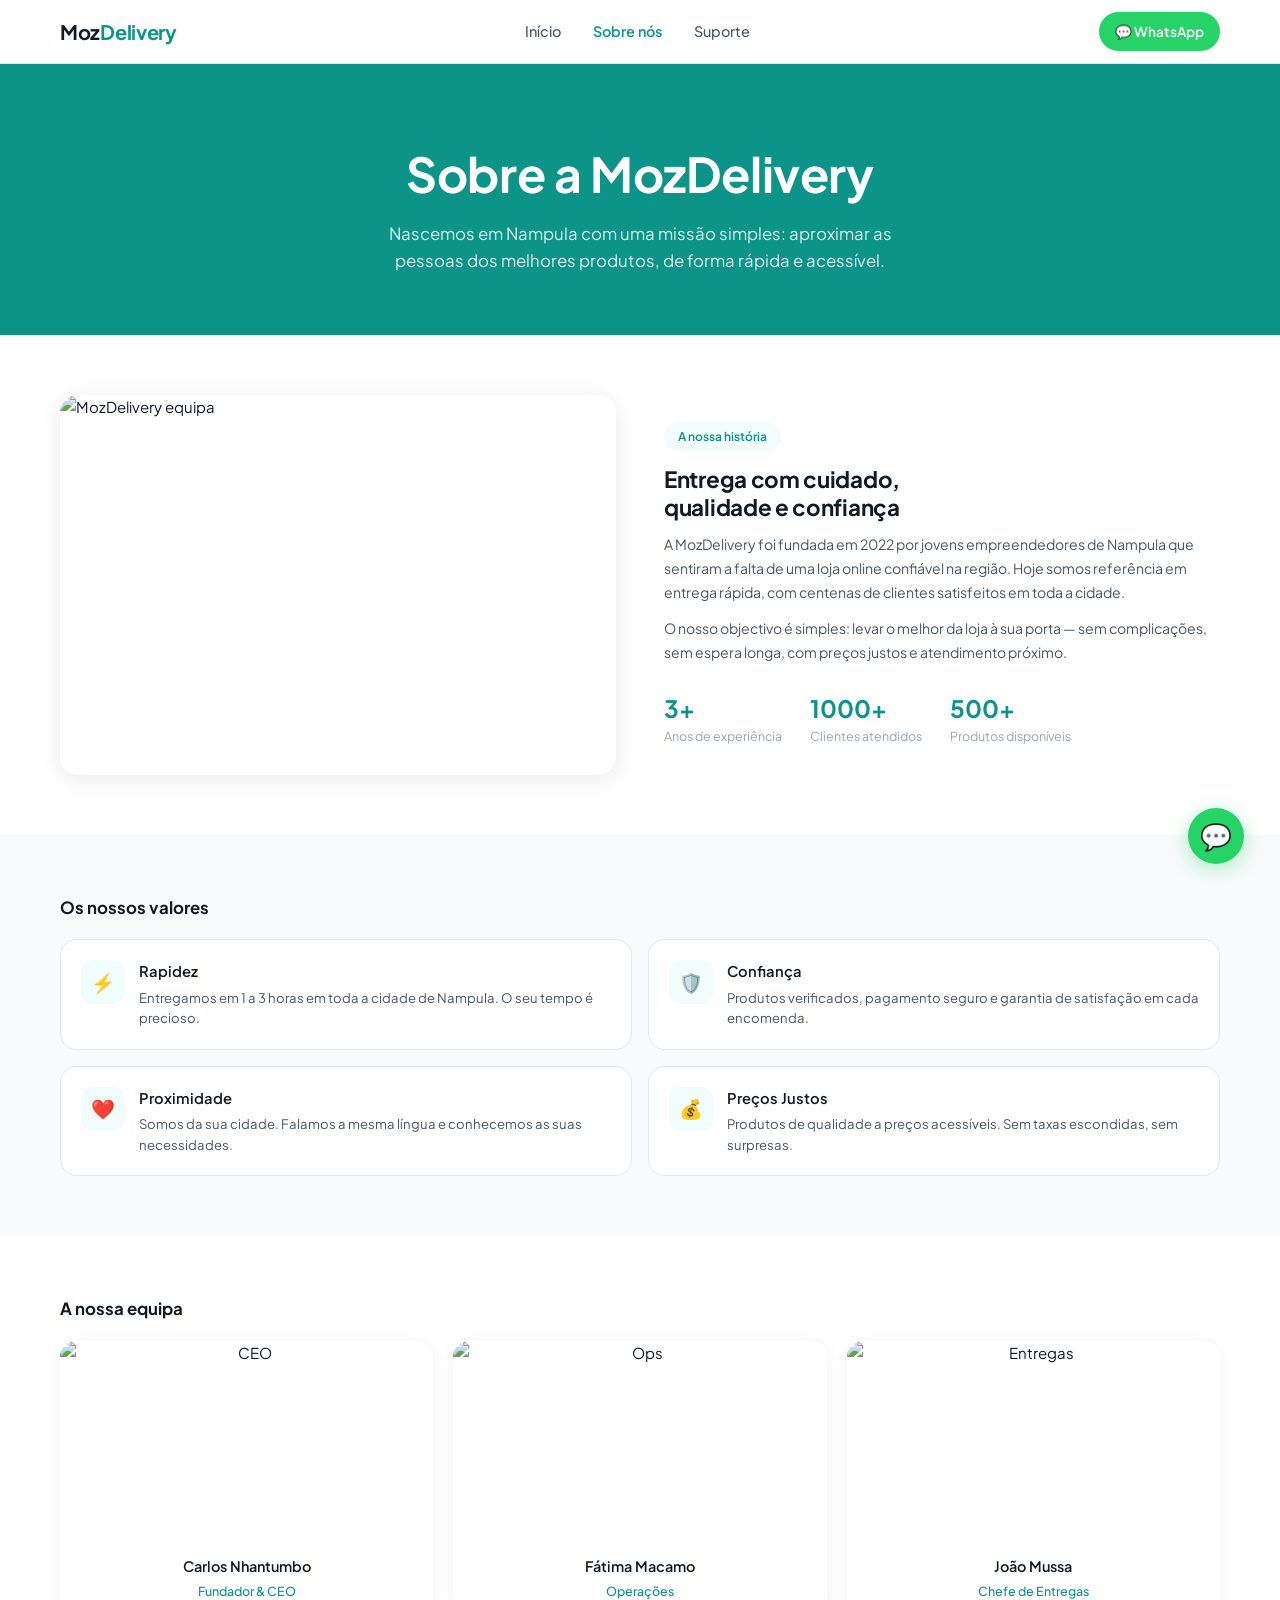
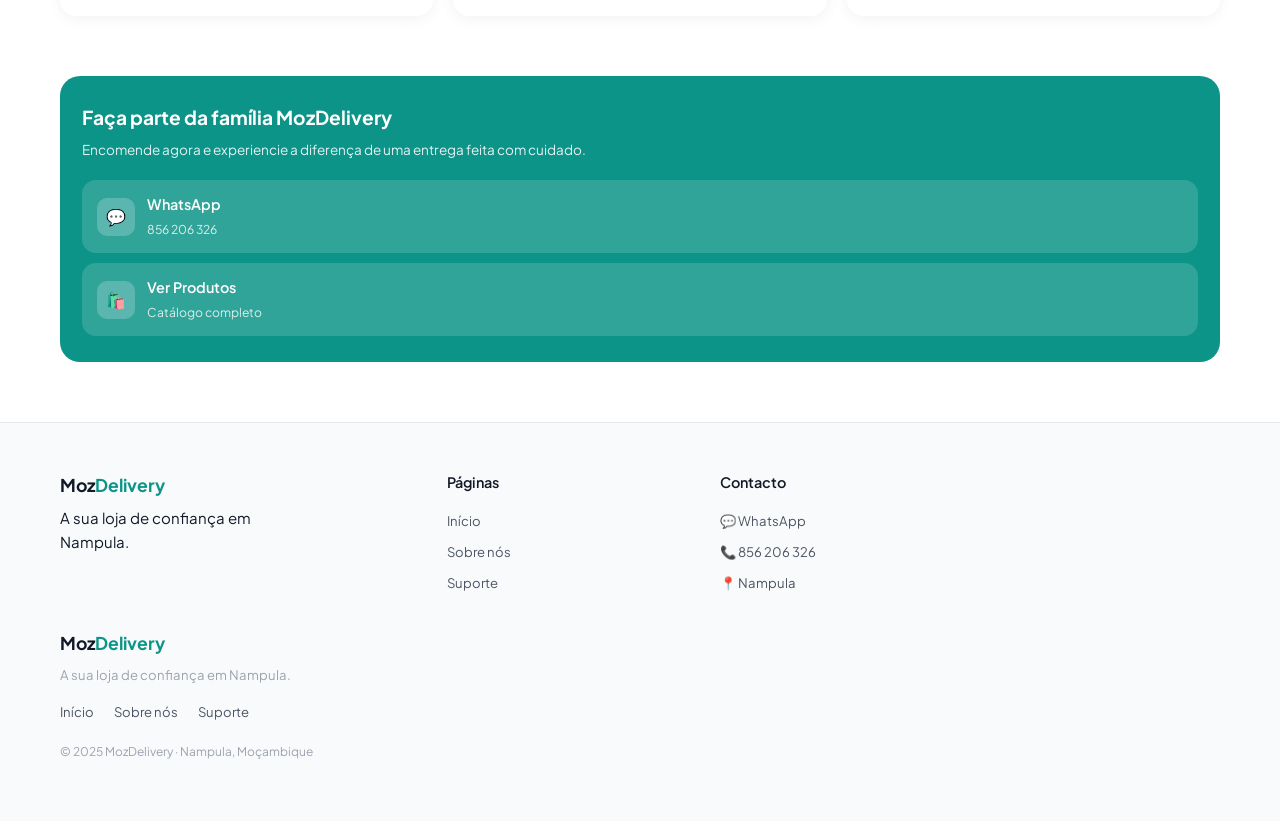
==== sobre.html @ d2de9acb "Add files via upload" ====
<!DOCTYPE html>
<html lang="pt">
<head>
<meta charset="UTF-8">
<meta name="viewport" content="width=device-width, initial-scale=1.0">
<title>MozDelivery — Sobre Nós</title>
<link rel="stylesheet" href="style.css">
<style>
/* ── PAGE SPECIFIC ── */
.page-hero {
  background: var(--teal);
  padding: 48px 20px 40px;
  color: #fff;
  text-align: center;
}
.page-hero h1 { font-size: 1.9rem; font-weight: 700; letter-spacing: -.4px; }
.page-hero p { font-size: .9rem; opacity: .88; margin-top: 8px; max-width: 420px; margin-left: auto; margin-right: auto; }

.about-img {
  width: 100%; height: 220px;
  object-fit: cover;
  border-radius: 18px;
  margin-bottom: 24px;
  box-shadow: var(--shadow-md);
}

.value-card {
  background: #fff;
  border: 1.5px solid var(--border);
  border-radius: var(--radius);
  padding: 20px;
  display: flex; gap: 14px; align-items: flex-start;
}
.value-icon {
  width: 44px; height: 44px; border-radius: 12px;
  background: var(--teal-light);
  display: flex; align-items: center; justify-content: center;
  font-size: 1.2rem; flex-shrink: 0;
}
.value-card strong { font-size: .92rem; font-weight: 600; display: block; margin-bottom: 4px; }
.value-card p { font-size: .82rem; color: var(--text2); line-height: 1.55; }

.team-card {
  background: #fff;
  border-radius: var(--radius);
  overflow: hidden;
  box-shadow: var(--shadow);
  text-align: center;
}
.team-img {
  width: 100%; height: 160px; object-fit: cover;
  filter: saturate(1.05);
}
.team-body { padding: 14px; }
.team-body strong { font-size: .9rem; font-weight: 600; display: block; }
.team-body span { font-size: .78rem; color: var(--teal); font-weight: 500; }

/* Desktop about layout */
@media(min-width:900px) {
  .page-hero { padding: 72px 60px 60px; }
  .page-hero h1 { font-size: 3rem; }
  .page-hero p { font-size: 1.05rem; max-width: 560px; }
  .about-2col { display: grid; grid-template-columns: 1fr 1fr; gap: 48px; align-items: center; }
  .about-img { height: 380px; margin-bottom: 0; }
  .values-grid { display: grid; grid-template-columns: 1fr 1fr; gap: 16px; }
  .team-grid { display: grid; grid-template-columns: repeat(3,1fr); gap: 20px; }
  .team-img { height: 200px; }
  .section { padding: 60px 60px; }
  .contact-section { padding: 0 60px 60px; }
  footer { padding: 48px 60px 60px; }
}
@media(max-width:899px) {
  .values-grid { display: flex; flex-direction: column; gap: 12px; }
  .team-grid { display: grid; grid-template-columns: 1fr 1fr; gap: 12px; }
  .about-2col { display: block; }
}
</style>
</head>
<body>

<!-- TOP NAV -->
<nav class="topnav">
  <a href="index.html" class="logo">Moz<span>Delivery</span></a>
  <ul class="nav-links">
    <li><a href="index.html">Início</a></li>
    <li><a href="sobre.html" class="active">Sobre nós</a></li>
    <li><a href="suporte.html">Suporte</a></li>
  </ul>
  <div class="nav-right">
    <a href="https://wa.me/258856206326" class="nav-wa" target="_blank">💬 WhatsApp</a>
  </div>
</nav>

<!-- HERO -->
<div class="page-hero">
  <h1>Sobre a MozDelivery</h1>
  <p>Nascemos em Nampula com uma missão simples: aproximar as pessoas dos melhores produtos, de forma rápida e acessível.</p>
</div>

<!-- ABOUT SECTION -->
<section class="section">
  <div class="about-2col">
    <img
      src="https://images.unsplash.com/photo-1556742049-0cfed4f6a45d?w=800&q=80"
      class="about-img" alt="MozDelivery equipa">
    <div>
      <div style="display:inline-block;font-size:.75rem;font-weight:600;color:var(--teal);background:var(--teal-light);padding:5px 14px;border-radius:50px;margin-bottom:14px;">
        A nossa história
      </div>
      <h2 style="font-size:1.4rem;font-weight:700;line-height:1.25;letter-spacing:-.3px;margin-bottom:12px;">
        Entrega com cuidado,<br>qualidade e confiança
      </h2>
      <p style="font-size:.88rem;color:var(--text2);line-height:1.7;margin-bottom:12px;">
        A MozDelivery foi fundada em 2022 por jovens empreendedores de Nampula que sentiram a falta de uma loja online confiável na região. Hoje somos referência em entrega rápida, com centenas de clientes satisfeitos em toda a cidade.
      </p>
      <p style="font-size:.88rem;color:var(--text2);line-height:1.7;">
        O nosso objectivo é simples: levar o melhor da loja à sua porta — sem complicações, sem espera longa, com preços justos e atendimento próximo.
      </p>
      <div style="display:flex;gap:28px;margin-top:24px;">
        <div><strong style="font-size:1.5rem;font-weight:700;color:var(--teal);">3+</strong><p style="font-size:.78rem;color:var(--text3);">Anos de experiência</p></div>
        <div><strong style="font-size:1.5rem;font-weight:700;color:var(--teal);">1000+</strong><p style="font-size:.78rem;color:var(--text3);">Clientes atendidos</p></div>
        <div><strong style="font-size:1.5rem;font-weight:700;color:var(--teal);">500+</strong><p style="font-size:.78rem;color:var(--text3);">Produtos disponíveis</p></div>
      </div>
    </div>
  </div>
</section>

<!-- VALUES -->
<section class="section bg2">
  <div class="sec-head"><h2>Os nossos valores</h2></div>
  <div class="values-grid">
    <div class="value-card">
      <div class="value-icon">⚡</div>
      <div><strong>Rapidez</strong><p>Entregamos em 1 a 3 horas em toda a cidade de Nampula. O seu tempo é precioso.</p></div>
    </div>
    <div class="value-card">
      <div class="value-icon">🛡️</div>
      <div><strong>Confiança</strong><p>Produtos verificados, pagamento seguro e garantia de satisfação em cada encomenda.</p></div>
    </div>
    <div class="value-card">
      <div class="value-icon">❤️</div>
      <div><strong>Proximidade</strong><p>Somos da sua cidade. Falamos a mesma língua e conhecemos as suas necessidades.</p></div>
    </div>
    <div class="value-card">
      <div class="value-icon">💰</div>
      <div><strong>Preços Justos</strong><p>Produtos de qualidade a preços acessíveis. Sem taxas escondidas, sem surpresas.</p></div>
    </div>
  </div>
</section>

<!-- TEAM -->
<section class="section">
  <div class="sec-head"><h2>A nossa equipa</h2></div>
  <div class="team-grid">
    <div class="team-card">
      <img src="https://images.unsplash.com/photo-1507003211169-0a1dd7228f2d?w=300&q=80" class="team-img" alt="CEO">
      <div class="team-body">
        <strong>Carlos Nhantumbo</strong>
        <span>Fundador & CEO</span>
      </div>
    </div>
    <div class="team-card">
      <img src="https://images.unsplash.com/photo-1494790108755-2616b612b7c0?w=300&q=80" class="team-img" alt="Ops">
      <div class="team-body">
        <strong>Fátima Macamo</strong>
        <span>Operações</span>
      </div>
    </div>
    <div class="team-card">
      <img src="https://images.unsplash.com/photo-1472099645785-5658abf4ff4e?w=300&q=80" class="team-img" alt="Entregas">
      <div class="team-body">
        <strong>João Mussa</strong>
        <span>Chefe de Entregas</span>
      </div>
    </div>
  </div>
</section>

<!-- CONTACT -->
<div class="contact-section">
  <div class="contact-banner">
    <h2>Faça parte da família MozDelivery</h2>
    <p>Encomende agora e experiencie a diferença de uma entrega feita com cuidado.</p>
    <div class="contact-links">
      <a href="https://wa.me/258856206326" target="_blank" class="contact-link">
        <div class="c-icon">💬</div>
        <div><strong>WhatsApp</strong><span>856 206 326</span></div>
      </a>
      <a href="index.html" class="contact-link">
        <div class="c-icon">🛍️</div>
        <div><strong>Ver Produtos</strong><span>Catálogo completo</span></div>
      </a>
    </div>
  </div>
</div>

<!-- FOOTER -->
<footer>
  <div class="footer-grid">
    <div>
      <div class="footer-logo">Moz<span>Delivery</span></div>
      <p style="max-width:260px;">A sua loja de confiança em Nampula.</p>
    </div>
    <div>
      <p style="font-weight:600;margin-bottom:14px;font-size:.9rem;">Páginas</p>
      <div class="footer-links" style="flex-direction:column;gap:10px;">
        <a href="index.html">Início</a>
        <a href="sobre.html">Sobre nós</a>
        <a href="suporte.html">Suporte</a>
      </div>
    </div>
    <div>
      <p style="font-weight:600;margin-bottom:14px;font-size:.9rem;">Contacto</p>
      <div class="footer-links" style="flex-direction:column;gap:10px;">
        <a href="https://wa.me/258856206326">💬 WhatsApp</a>
        <a href="tel:+258856206326">📞 856 206 326</a>
        <a href="#">📍 Nampula</a>
      </div>
    </div>
    <div></div>
  </div>
  <div class="footer-logo">Moz<span>Delivery</span></div>
  <p>A sua loja de confiança em Nampula.</p>
  <div class="footer-links">
    <a href="index.html">Início</a>
    <a href="sobre.html">Sobre nós</a>
    <a href="suporte.html">Suporte</a>
  </div>
  <p class="copy">© 2025 MozDelivery · Nampula, Moçambique</p>
</footer>

<a href="https://wa.me/258856206326" class="wa-float" target="_blank">💬</a>

<nav class="bottom-nav">
  <button class="bn-item" onclick="location.href='index.html'"><span class="bn-icon">🏠</span>Início</button>
  <button class="bn-item active"><span class="bn-icon">ℹ️</span>Sobre</button>
  <button class="bn-item" onclick="location.href='suporte.html'"><span class="bn-icon">🎧</span>Suporte</button>
  <button class="bn-item" onclick="location.href='index.html#produtos'"><span class="bn-icon">🛍️</span>Produtos</button>
</nav>

</body>
</html>
---- style.css ----
/* ── MozDelivery — Shared Styles ── */
@import url('https://fonts.googleapis.com/css2?family=Plus+Jakarta+Sans:wght@300;400;500;600;700&display=swap');

* { margin: 0; padding: 0; box-sizing: border-box; }

:root {
  --teal: #0D9488;
  --teal-dark: #0a7a70;
  --teal-light: #f0fdfa;
  --teal-mid: #ccfbf1;
  --bg: #ffffff;
  --bg2: #f8fafb;
  --text: #111827;
  --text2: #4b5563;
  --text3: #9ca3af;
  --border: #e5e7eb;
  --radius: 16px;
  --shadow: 0 2px 16px rgba(0,0,0,.06);
  --shadow-md: 0 4px 24px rgba(0,0,0,.09);
}

html { scroll-behavior: smooth; }

body {
  font-family: 'Plus Jakarta Sans', sans-serif;
  background: var(--bg);
  color: var(--text);
  font-size: 15px;
  line-height: 1.6;
  -webkit-tap-highlight-color: transparent;
}

img { display: block; max-width: 100%; }
a { text-decoration: none; color: inherit; }
button { font-family: inherit; cursor: pointer; border: none; background: none; }

/* ════════════════════════════════
   TOP NAV
════════════════════════════════ */
nav.topnav {
  position: sticky; top: 0; z-index: 100;
  background: rgba(255,255,255,.96);
  backdrop-filter: blur(12px);
  border-bottom: 1px solid var(--border);
  padding: 0 24px;
  height: 64px;
  display: flex; align-items: center; justify-content: space-between;
}

.logo { font-size: 1.25rem; font-weight: 700; letter-spacing: -.3px; }
.logo span { color: var(--teal); }

/* Desktop nav links */
.nav-links {
  display: none;
  gap: 32px; list-style: none; align-items: center;
}
.nav-links a {
  font-size: .9rem; color: var(--text2); font-weight: 500;
  transition: color .18s;
}
.nav-links a:hover { color: var(--teal); }
.nav-links a.active { color: var(--teal); font-weight: 600; }

.nav-right { display: flex; align-items: center; gap: 10px; }

.nav-wa {
  display: flex; align-items: center; gap: 6px;
  background: #25D366; color: #fff;
  padding: 9px 16px; border-radius: 50px;
  font-size: .85rem; font-weight: 600;
  transition: opacity .18s;
}
.nav-wa:hover { opacity: .88; }

.cart-btn {
  position: relative; width: 42px; height: 42px;
  background: var(--bg2); border-radius: 50%;
  display: flex; align-items: center; justify-content: center;
  font-size: 1.1rem; transition: background .18s;
}
.cart-btn:hover { background: var(--teal-mid); }

.cart-dot {
  position: absolute; top: 6px; right: 6px;
  width: 8px; height: 8px;
  background: var(--teal); border-radius: 50%;
  border: 2px solid #fff; display: none;
}
.cart-dot.show { display: block; }

/* ════════════════════════════════
   BOTTOM NAV (mobile)
════════════════════════════════ */
.bottom-nav {
  position: fixed; bottom: 0; left: 0; right: 0; z-index: 200;
  background: rgba(255,255,255,.97);
  backdrop-filter: blur(12px);
  border-top: 1px solid var(--border);
  display: flex;
  padding: 6px 0 env(safe-area-inset-bottom, 6px);
}
.bn-item {
  flex: 1; display: flex; flex-direction: column;
  align-items: center; gap: 2px;
  padding: 5px 0;
  font-size: .62rem; color: var(--text3); font-weight: 500;
  background: none; border: none; cursor: pointer;
  font-family: inherit; transition: color .15s;
}
.bn-item.active { color: var(--teal); }
.bn-icon { font-size: 1.2rem; line-height: 1; }

/* ════════════════════════════════
   WA FLOAT
════════════════════════════════ */
.wa-float {
  position: fixed; bottom: 80px; right: 18px; z-index: 300;
  width: 52px; height: 52px; border-radius: 50%;
  background: #25D366;
  display: flex; align-items: center; justify-content: center;
  font-size: 1.5rem;
  box-shadow: 0 4px 20px rgba(37,211,102,.38);
  transition: transform .2s;
}
.wa-float:hover { transform: scale(1.07); }

/* ════════════════════════════════
   TOAST
════════════════════════════════ */
.toast {
  position: fixed; bottom: 90px; left: 50%;
  transform: translateX(-50%) translateY(12px);
  background: #111; color: #fff;
  padding: 10px 22px; border-radius: 50px;
  font-size: .82rem; font-weight: 500;
  opacity: 0; transition: all .22s;
  pointer-events: none; white-space: nowrap; z-index: 500;
}
.toast.show { opacity: 1; transform: translateX(-50%) translateY(0); }

/* ════════════════════════════════
   SECTION HELPERS
════════════════════════════════ */
.section { padding: 28px 20px; }
.section.bg2 { background: var(--bg2); }

.sec-head {
  display: flex; align-items: center; justify-content: space-between;
  margin-bottom: 18px;
}
.sec-head h2 { font-size: 1.05rem; font-weight: 700; }
.sec-head a, .sec-head span { font-size: .8rem; color: var(--teal); font-weight: 500; }

/* ════════════════════════════════
   BUTTONS
════════════════════════════════ */
.btn-teal {
  background: var(--teal); color: #fff;
  padding: 13px 24px; border-radius: 50px;
  font-weight: 600; font-size: .9rem;
  display: inline-flex; align-items: center; gap: 8px;
  transition: background .18s;
  border: none; cursor: pointer; font-family: inherit;
}
.btn-teal:hover { background: var(--teal-dark); }

.btn-outline {
  background: #fff; color: var(--text);
  padding: 13px 20px; border-radius: 50px;
  font-weight: 500; font-size: .9rem;
  border: 1.5px solid var(--border);
  display: inline-flex; align-items: center; gap: 8px;
  transition: border-color .18s;
}
.btn-outline:hover { border-color: var(--teal); color: var(--teal); }

/* ════════════════════════════════
   PRODUCT CARDS (shared)
════════════════════════════════ */
.prod-grid {
  display: grid;
  grid-template-columns: 1fr 1fr;
  gap: 12px;
}

.prod-card {
  background: #fff; border-radius: var(--radius);
  overflow: hidden; box-shadow: var(--shadow);
  transition: transform .18s, box-shadow .18s;
}
.prod-card:hover { transform: translateY(-3px); box-shadow: var(--shadow-md); }

.prod-img-wrap {
  position: relative; aspect-ratio: 1;
  overflow: hidden; background: #f0f0f0;
}
.prod-img-wrap img { width: 100%; height: 100%; object-fit: cover; transition: transform .4s; }
.prod-card:hover .prod-img-wrap img { transform: scale(1.05); }

.prod-badge {
  position: absolute; top: 9px; left: 9px;
  background: var(--teal); color: #fff;
  font-size: .63rem; font-weight: 700;
  padding: 3px 9px; border-radius: 50px;
}

.fav-btn {
  position: absolute; top: 8px; right: 8px;
  width: 28px; height: 28px;
  background: rgba(255,255,255,.9); border-radius: 50%;
  display: flex; align-items: center; justify-content: center;
  font-size: .8rem; transition: background .15s;
}

.prod-body { padding: 11px 12px; }
.prod-cat { font-size: .65rem; color: var(--teal); font-weight: 600; letter-spacing: .5px; text-transform: uppercase; }
.prod-name { font-size: .88rem; font-weight: 600; margin-top: 3px; line-height: 1.3; }
.prod-foot { display: flex; align-items: center; justify-content: space-between; margin-top: 9px; }
.prod-price { font-size: .98rem; font-weight: 700; }
.prod-price small { font-size: .65rem; color: var(--text3); font-weight: 400; }

.add-btn {
  width: 28px; height: 28px; border-radius: 50%;
  background: var(--teal); color: #fff; font-size: 1rem;
  display: flex; align-items: center; justify-content: center;
  transition: transform .15s, background .15s;
}
.add-btn:hover { background: var(--teal-dark); }
.add-btn:active { transform: scale(.88); }

/* ════════════════════════════════
   FILTER CHIPS
════════════════════════════════ */
.filter-row {
  display: flex; gap: 8px;
  overflow-x: auto; scrollbar-width: none;
  margin-bottom: 18px; padding-bottom: 2px;
}
.filter-row::-webkit-scrollbar { display: none; }

.chip {
  padding: 7px 16px; border-radius: 50px;
  font-size: .8rem; font-weight: 500;
  border: 1.5px solid var(--border);
  background: #fff; color: var(--text2);
  white-space: nowrap; flex-shrink: 0;
  transition: all .15s; cursor: pointer; font-family: inherit;
}
.chip.active { background: var(--teal); color: #fff; border-color: var(--teal); }

/* ════════════════════════════════
   STAT PILLS
════════════════════════════════ */
.stats-row {
  display: flex; gap: 10px;
  padding: 16px 20px;
  overflow-x: auto; scrollbar-width: none;
}
.stats-row::-webkit-scrollbar { display: none; }

.stat-pill {
  background: var(--bg2); border-radius: 50px;
  padding: 10px 18px;
  display: flex; align-items: center; gap: 10px;
  white-space: nowrap; flex-shrink: 0;
}
.stat-pill .ico { font-size: 1.1rem; }
.stat-pill strong { font-size: .88rem; font-weight: 600; display: block; }
.stat-pill small { font-size: .74rem; color: var(--text3); }

/* ════════════════════════════════
   CONTACT CARD
════════════════════════════════ */
.contact-section { padding: 0 20px 28px; }
.contact-banner {
  background: var(--teal);
  border-radius: 20px; padding: 26px 22px; color: #fff;
}
.contact-banner h2 { font-size: 1.2rem; font-weight: 700; margin-bottom: 6px; }
.contact-banner p { font-size: .85rem; opacity: .88; margin-bottom: 20px; }
.contact-links { display: flex; flex-direction: column; gap: 10px; }
.contact-link {
  background: rgba(255,255,255,.15); border-radius: 14px;
  padding: 13px 15px;
  display: flex; align-items: center; gap: 12px; color: #fff;
  transition: background .18s;
}
.contact-link:hover { background: rgba(255,255,255,.22); }
.c-icon {
  width: 38px; height: 38px; border-radius: 10px;
  background: rgba(255,255,255,.2);
  display: flex; align-items: center; justify-content: center;
  font-size: 1rem; flex-shrink: 0;
}
.contact-link strong { font-size: .9rem; font-weight: 600; display: block; }
.contact-link span { font-size: .76rem; opacity: .82; }

/* ════════════════════════════════
   FOOTER
════════════════════════════════ */
footer {
  background: var(--bg2);
  border-top: 1px solid var(--border);
  padding: 28px 20px 110px;
}
.footer-logo { font-size: 1.1rem; font-weight: 700; margin-bottom: 6px; }
.footer-logo span { color: var(--teal); }
footer > p { font-size: .82rem; color: var(--text3); line-height: 1.6; }
.footer-links { display: flex; flex-wrap: wrap; gap: 6px 20px; margin-top: 16px; }
.footer-links a { font-size: .82rem; color: var(--text2); transition: color .15s; }
.footer-links a:hover { color: var(--teal); }
.copy { margin-top: 20px; font-size: .75rem; color: var(--text3); }

/* ════════════════════════════════
   DESKTOP (≥ 900px)
════════════════════════════════ */
@media (min-width: 900px) {
  nav.topnav { padding: 0 60px; }
  .nav-links { display: flex; }
  .bottom-nav { display: none; }
  .wa-float { bottom: 36px; right: 36px; width: 56px; height: 56px; font-size: 1.6rem; }
  .toast { bottom: 40px; }

  /* wider layout */
  .page-wrap {
    max-width: 1160px; margin: 0 auto;
    padding-left: 60px; padding-right: 60px;
  }

  .section { padding: 56px 60px; }
  .contact-section { padding: 0 60px 56px; }
  footer { padding: 48px 60px 60px; }
  .stats-row { padding: 20px 60px; }

  /* products 4 columns desktop */
  .prod-grid { grid-template-columns: repeat(4, 1fr); gap: 20px; }

  /* cat scroll → grid desktop */
  .cat-scroll {
    display: grid !important;
    grid-template-columns: repeat(5, 1fr);
    gap: 16px;
    margin: 0; padding: 0;
    overflow: visible;
  }
  .cat-card { width: auto; }

  .hero-desktop {
    display: grid;
    grid-template-columns: 1fr 1fr;
    align-items: center;
    gap: 60px;
    padding: 72px 60px;
    background: var(--bg2);
  }
  .hero-desktop .hero-text h1 { font-size: 3rem; letter-spacing: -1.2px; line-height: 1.1; }
  .hero-desktop .hero-text p { font-size: 1rem; margin-top: 14px; max-width: 460px; }
  .hero-desktop .hero-img-desktop {
    border-radius: 24px; overflow: hidden;
    height: 420px; box-shadow: 0 24px 60px rgba(0,0,0,.12);
  }
  .hero-desktop .hero-img-desktop img { width: 100%; height: 100%; object-fit: cover; }

  /* Steps horizontal on desktop */
  .steps-desktop {
    display: grid; grid-template-columns: repeat(4,1fr); gap: 24px;
  }
  .steps-desktop .step-item {
    flex-direction: column; gap: 12px;
    border: 1.5px solid var(--border);
    border-radius: 18px; padding: 22px;
    background: #fff;
  }

  .footer-grid {
    display: grid; grid-template-columns: 1.5fr 1fr 1fr 1fr; gap: 48px;
    margin-bottom: 36px;
  }

  /* contact 2-col */
  .contact-2col {
    display: grid; grid-template-columns: 1fr 1fr; gap: 28px; align-items: start;
  }
}

/* Mobile: hide desktop hero sections */
@media (max-width: 899px) {
  .hero-desktop { display: none !important; }
  .steps-desktop { display: none !important; }
  .footer-grid { display: none !important; }
  .contact-2col .contact-left-text { display: none; }
}

/* Scrollbar hide globally */
.cat-scroll::-webkit-scrollbar,
.filter-row::-webkit-scrollbar,
.stats-row::-webkit-scrollbar { display: none; }
.cat-scroll, .filter-row, .stats-row { scrollbar-width: none; }
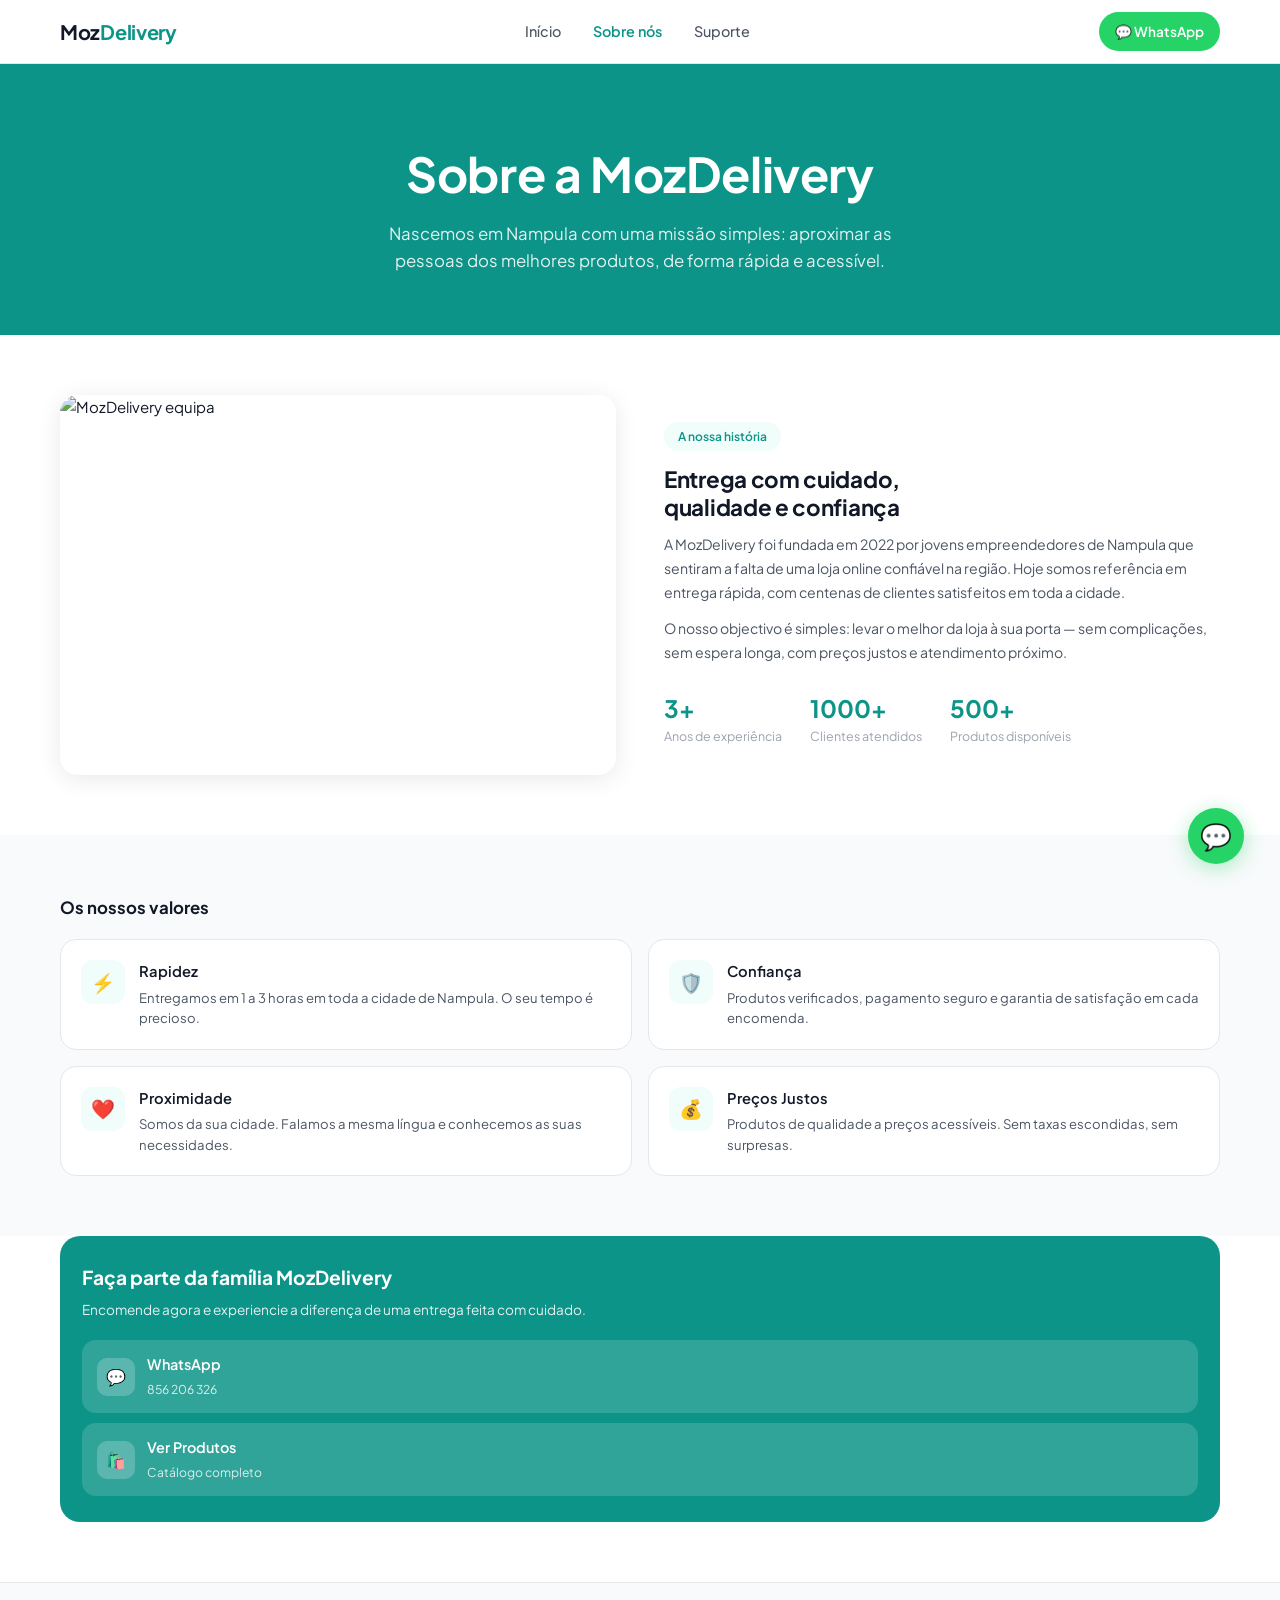
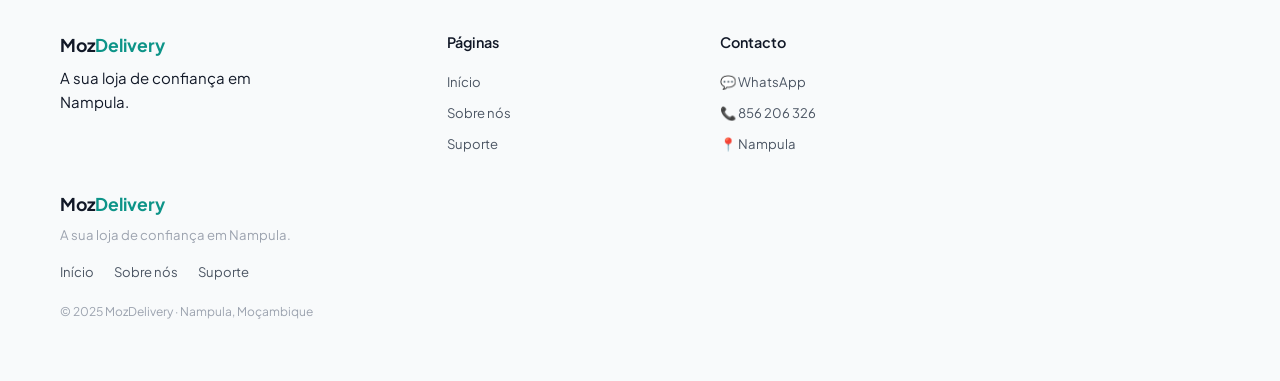
==== commit d53ca990: "Update sobre.html" ====
--- a/sobre.html
+++ b/sobre.html
@@ -148,33 +148,6 @@
   </div>
 </section>
 
-<!-- TEAM -->
-<section class="section">
-  <div class="sec-head"><h2>A nossa equipa</h2></div>
-  <div class="team-grid">
-    <div class="team-card">
-      <img src="https://images.unsplash.com/photo-1507003211169-0a1dd7228f2d?w=300&q=80" class="team-img" alt="CEO">
-      <div class="team-body">
-        <strong>Carlos Nhantumbo</strong>
-        <span>Fundador & CEO</span>
-      </div>
-    </div>
-    <div class="team-card">
-      <img src="https://images.unsplash.com/photo-1494790108755-2616b612b7c0?w=300&q=80" class="team-img" alt="Ops">
-      <div class="team-body">
-        <strong>Fátima Macamo</strong>
-        <span>Operações</span>
-      </div>
-    </div>
-    <div class="team-card">
-      <img src="https://images.unsplash.com/photo-1472099645785-5658abf4ff4e?w=300&q=80" class="team-img" alt="Entregas">
-      <div class="team-body">
-        <strong>João Mussa</strong>
-        <span>Chefe de Entregas</span>
-      </div>
-    </div>
-  </div>
-</section>
 
 <!-- CONTACT -->
 <div class="contact-section">
